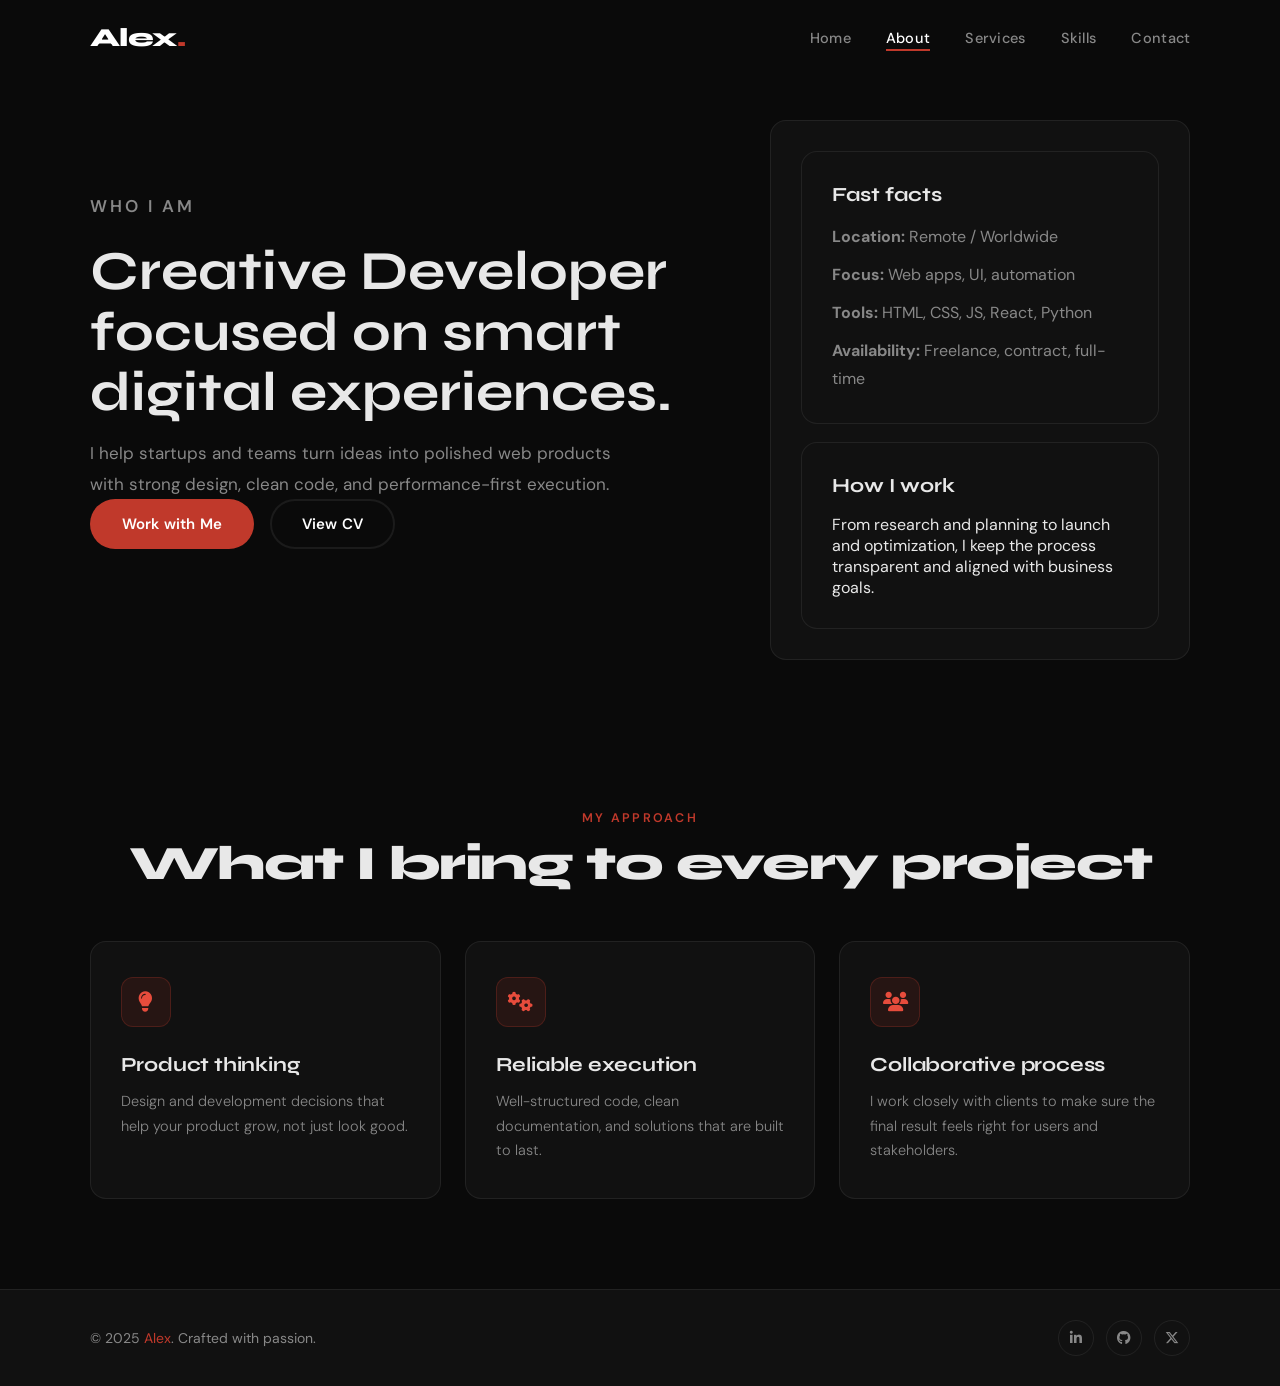
==== about.html @ fce15471 "added and updated rest of the files" ====
<!DOCTYPE html>
<html lang="en">
<head>
  <meta charset="UTF-8" />
  <meta name="viewport" content="width=device-width, initial-scale=1.0" />
  <title>About — Alex</title>
  <link rel="preconnect" href="https://fonts.googleapis.com" />
  <link href="https://fonts.googleapis.com/css2?family=Syne:wght@400;600;700;800&family=DM+Sans:wght@300;400;500&display=swap" rel="stylesheet" />
  <link rel="stylesheet" href="https://cdnjs.cloudflare.com/ajax/libs/font-awesome/6.5.2/css/all.min.css" />
  <link rel="stylesheet" href="style.css" />
</head>
<body>
  <header class="nav" id="nav">
    <a href="index.html" class="logo">Alex<span class="dot">.</span></a>
    <button class="menu-btn" id="menuBtn" aria-label="Toggle menu">
      <span></span><span></span><span></span>
    </button>
    <nav class="nav-links" id="navLinks">
      <a href="index.html">Home</a>
      <a href="about.html" class="active">About</a>
      <a href="services.html">Services</a>
      <a href="skills.html">Skills</a>
      <a href="contact.html">Contact</a>
    </nav>
  </header>

  <main>
    <section class="page-hero">
      <div class="hero-copy reveal">
        <p class="section-tag">Who I Am</p>
        <h1>Creative Developer focused on smart digital experiences.</h1>
        <p>I help startups and teams turn ideas into polished web products with strong design, clean code, and performance-first execution.</p>
        <div class="hero-actions">
          <a href="contact.html" class="btn btn-primary">Work with Me</a>
          <a href="cv.html" class="btn btn-ghost">View CV</a>
        </div>
      </div>
      <aside class="hero-panel reveal delay-1">
        <div class="profile-card">
          <h2>Fast facts</h2>
          <ul>
            <li><strong>Location:</strong> Remote / Worldwide</li>
            <li><strong>Focus:</strong> Web apps, UI, automation</li>
            <li><strong>Tools:</strong> HTML, CSS, JS, React, Python</li>
            <li><strong>Availability:</strong> Freelance, contract, full-time</li>
          </ul>
        </div>
        <div class="profile-card">
          <h2>How I work</h2>
          <p>From research and planning to launch and optimization, I keep the process transparent and aligned with business goals.</p>
        </div>
      </aside>
    </section>

    <section class="services-preview">
      <div class="section-head">
        <p class="section-tag">My Approach</p>
        <h2>What I bring to every project</h2>
      </div>
      <div class="cards-grid">
        <div class="card">
          <div class="card-icon"><i class="fa-solid fa-lightbulb"></i></div>
          <h3>Product thinking</h3>
          <p>Design and development decisions that help your product grow, not just look good.</p>
        </div>
        <div class="card">
          <div class="card-icon"><i class="fa-solid fa-cogs"></i></div>
          <h3>Reliable execution</h3>
          <p>Well-structured code, clean documentation, and solutions that are built to last.</p>
        </div>
        <div class="card">
          <div class="card-icon"><i class="fa-solid fa-users"></i></div>
          <h3>Collaborative process</h3>
          <p>I work closely with clients to make sure the final result feels right for users and stakeholders.</p>
        </div>
      </div>
    </section>
  </main>

  <footer class="footer">
    <p>© 2025 <span class="accent">Alex</span>. Crafted with passion.</p>
    <div class="footer-socials">
      <a href="#"><i class="fa-brands fa-linkedin-in"></i></a>
      <a href="#"><i class="fa-brands fa-github"></i></a>
      <a href="#"><i class="fa-brands fa-x-twitter"></i></a>
    </div>
  </footer>

  <script src="main.js"></script>
</body>
</html>
---- style.css ----
/* ── RESET & TOKENS ─────────────────────────── */
@import url("https://fonts.googleapis.com/css2?family=Syne:wght@400;600;700;800&family=DM+Sans:ital,wght@0,300;0,400;0,500;1,300&display=swap");

:root {
  --red: #c0392b;
  --red-2: #e74c3c;
  --red-glow: rgba(192, 57, 43, 0.35);
  --bg: #0a0a0a;
  --bg-2: #111111;
  --bg-3: #161616;
  --border: rgba(255, 255, 255, 0.07);
  --text: #e8e8e8;
  --muted: #888;
  --white: #ffffff;
  --font-display: "Syne", sans-serif;
  --font-body: "DM Sans", sans-serif;
  --ease: cubic-bezier(0.22, 1, 0.36, 1);
  --radius: 16px;
}

*,
*::before,
*::after {
  margin: 0;
  padding: 0;
  box-sizing: border-box;
}

html {
  font-size: 62.5%;
  scroll-behavior: smooth;
}

body {
  font-family: var(--font-body);
  background: var(--bg);
  color: var(--text);
  font-size: 1.6rem;
  overflow-x: hidden;
}

a {
  text-decoration: none;
  color: inherit;
}
img {
  max-width: 100%;
}

/* ── SCROLLBAR ──────────────────────────────── */
::-webkit-scrollbar {
  width: 5px;
}
::-webkit-scrollbar-track {
  background: var(--bg);
}
::-webkit-scrollbar-thumb {
  background: var(--red);
  border-radius: 99px;
}

/* ── REVEAL ANIMATION ───────────────────────── */
.reveal {
  opacity: 0;
  transform: translateY(28px);
  transition:
    opacity 0.75s var(--ease),
    transform 0.75s var(--ease);
}
.reveal.visible {
  opacity: 1;
  transform: none;
}
.delay-1 {
  transition-delay: 0.12s;
}
.delay-2 {
  transition-delay: 0.24s;
}
.delay-3 {
  transition-delay: 0.36s;
}
.delay-4 {
  transition-delay: 0.48s;
}

/* ── NAV ────────────────────────────────────── */
.nav {
  position: fixed;
  inset: 0 0 auto 0;
  z-index: 999;
  display: flex;
  align-items: center;
  justify-content: space-between;
  padding: 2.2rem 7%;
  transition:
    background 0.4s,
    box-shadow 0.4s;
}
.nav.scrolled {
  background: rgba(10, 10, 10, 0.92);
  backdrop-filter: blur(18px);
  box-shadow: 0 1px 0 var(--border);
}

.logo {
  font-family: var(--font-display);
  font-size: 2.6rem;
  font-weight: 800;
  letter-spacing: -0.02em;
  color: var(--white);
}
.dot {
  color: var(--red);
}

.nav-links {
  display: flex;
  gap: 3.5rem;
  align-items: center;
}
.nav-links a {
  font-size: 1.45rem;
  font-weight: 500;
  color: var(--muted);
  letter-spacing: 0.02em;
  transition: color 0.25s;
  position: relative;
}
.nav-links a::after {
  content: "";
  position: absolute;
  bottom: -4px;
  left: 0;
  width: 0;
  height: 2px;
  background: var(--red);
  transition: width 0.3s var(--ease);
}
.nav-links a:hover,
.nav-links a.active {
  color: var(--white);
}
.nav-links a:hover::after,
.nav-links a.active::after {
  width: 100%;
}

.menu-btn {
  display: none;
  flex-direction: column;
  gap: 5px;
  background: none;
  border: none;
  cursor: pointer;
  padding: 6px;
}
.menu-btn span {
  display: block;
  width: 24px;
  height: 2px;
  background: var(--white);
  border-radius: 2px;
  transition: all 0.3s;
}
.menu-btn.open span:nth-child(1) {
  transform: translateY(7px) rotate(45deg);
}
.menu-btn.open span:nth-child(2) {
  opacity: 0;
}
.menu-btn.open span:nth-child(3) {
  transform: translateY(-7px) rotate(-45deg);
}

/* ── HERO ───────────────────────────────────── */
.hero {
  min-height: 100vh;
  display: flex;
  align-items: center;
  justify-content: center;
  gap: 8rem;
  padding: 12rem 7% 6rem;
  position: relative;
  overflow: hidden;
}

.hero-bg {
  position: absolute;
  inset: 0;
  pointer-events: none;
  overflow: hidden;
}
.orb {
  position: absolute;
  border-radius: 50%;
  filter: blur(80px);
  opacity: 0.18;
}
.orb-1 {
  width: 600px;
  height: 600px;
  background: radial-gradient(circle, var(--red) 0%, transparent 70%);
  top: -100px;
  right: -100px;
  animation: drift 12s ease-in-out infinite alternate;
}
.orb-2 {
  width: 400px;
  height: 400px;
  background: radial-gradient(circle, #8b0000 0%, transparent 70%);
  bottom: 50px;
  left: -80px;
  animation: drift 16s ease-in-out infinite alternate-reverse;
}
@keyframes drift {
  from {
    transform: translate(0, 0) scale(1);
  }
  to {
    transform: translate(30px, 20px) scale(1.08);
  }
}
.grid-lines {
  position: absolute;
  inset: 0;
  background-image:
    linear-gradient(var(--border) 1px, transparent 1px),
    linear-gradient(90deg, var(--border) 1px, transparent 1px);
  background-size: 60px 60px;
  mask-image: radial-gradient(
    ellipse 70% 70% at 50% 50%,
    black 20%,
    transparent 100%
  );
}

.hero-content {
  flex: 1;
  max-width: 580px;
}

.badge {
  display: inline-flex;
  align-items: center;
  gap: 8px;
  padding: 0.6rem 1.6rem;
  border: 1px solid rgba(192, 57, 43, 0.5);
  border-radius: 99px;
  font-size: 1.3rem;
  color: var(--red-2);
  background: rgba(192, 57, 43, 0.08);
  margin-bottom: 2rem;
  font-weight: 500;
}
.badge::before {
  content: "";
  width: 7px;
  height: 7px;
  background: var(--red-2);
  border-radius: 50%;
  box-shadow: 0 0 8px var(--red-2);
  animation: pulse 2s ease-in-out infinite;
}
@keyframes pulse {
  0%,
  100% {
    opacity: 1;
  }
  50% {
    opacity: 0.4;
  }
}

.hero-content h1 {
  font-family: var(--font-display);
  font-size: clamp(4rem, 6vw, 7rem);
  font-weight: 800;
  line-height: 1.1;
  letter-spacing: -0.03em;
  margin-bottom: 2rem;
}
.accent {
  color: var(--red);
}

.hero-sub {
  font-size: 1.65rem;
  color: var(--muted);
  line-height: 1.75;
  max-width: 480px;
  margin-bottom: 3.5rem;
  font-weight: 300;
}

.hero-actions {
  display: flex;
  gap: 1.6rem;
  flex-wrap: wrap;
  margin-bottom: 4rem;
}

/* ── BUTTONS ────────────────────────────────── */
.btn {
  display: inline-flex;
  align-items: center;
  gap: 0.8rem;
  padding: 1.3rem 3rem;
  border-radius: 99px;
  font-size: 1.5rem;
  font-weight: 600;
  font-family: var(--font-body);
  cursor: pointer;
  transition: all 0.3s var(--ease);
  letter-spacing: 0.01em;
  border: 2px solid transparent;
}
.btn-primary {
  background: var(--red);
  color: var(--white);
  box-shadow: 0 0 0 rgba(192, 57, 43, 0);
}
.btn-primary:hover {
  background: var(--red-2);
  box-shadow: 0 8px 32px var(--red-glow);
  transform: translateY(-2px);
}
.btn-ghost {
  background: transparent;
  color: var(--white);
  border-color: var(--border);
}
.btn-ghost:hover {
  border-color: var(--red);
  color: var(--red);
  transform: translateY(-2px);
}

/* ── SOCIALS ────────────────────────────────── */
.socials {
  display: flex;
  gap: 1.2rem;
}
.socials a {
  width: 4.2rem;
  height: 4.2rem;
  display: grid;
  place-items: center;
  border-radius: 50%;
  border: 1px solid var(--border);
  font-size: 1.6rem;
  color: var(--muted);
  transition: all 0.3s var(--ease);
}
.socials a:hover {
  border-color: var(--red);
  color: var(--red);
  background: rgba(192, 57, 43, 0.1);
  transform: translateY(-3px);
  box-shadow: 0 6px 20px var(--red-glow);
}

/* ── HERO IMAGE ─────────────────────────────── */
.hero-img {
  position: relative;
  flex-shrink: 0;
}
.img-ring {
  position: absolute;
  inset: -12px;
  border-radius: 50%;
  border: 2px solid transparent;
  background: conic-gradient(
      var(--red) 0deg,
      transparent 200deg,
      var(--red-2) 300deg
    )
    border-box;
  -webkit-mask:
    linear-gradient(#fff 0 0) padding-box,
    linear-gradient(#fff 0 0);
  -webkit-mask-composite: destination-out;
  mask-composite: exclude;
  animation: spin 12s linear infinite;
}
@keyframes spin {
  to {
    transform: rotate(360deg);
  }
}

.hero-img img {
  width: clamp(260px, 28vw, 380px);
  height: clamp(260px, 28vw, 380px);
  object-fit: cover;
  border-radius: 50%;
  display: block;
  filter: grayscale(10%);
  box-shadow:
    0 0 60px rgba(192, 57, 43, 0.25),
    0 0 0 1px rgba(255, 255, 255, 0.06);
  transition: filter 0.4s;
}
.hero-img img:hover {
  filter: none;
}

/* ── STATS ──────────────────────────────────── */
.stats {
  display: flex;
  justify-content: center;
  align-items: center;
  gap: 0;
  padding: 3.5rem 7%;
  background: var(--bg-2);
  border-top: 1px solid var(--border);
  border-bottom: 1px solid var(--border);
  flex-wrap: wrap;
}
.stat-item {
  display: flex;
  flex-direction: column;
  align-items: center;
  padding: 1.5rem 5rem;
  gap: 0.4rem;
}
.stat-num {
  font-family: var(--font-display);
  font-size: 3.8rem;
  font-weight: 800;
  color: var(--white);
  letter-spacing: -0.03em;
}
.stat-label {
  font-size: 1.3rem;
  color: var(--muted);
  text-transform: uppercase;
  letter-spacing: 0.1em;
  font-weight: 400;
}
.divider {
  width: 1px;
  height: 50px;
  background: var(--border);
}

/* ── SECTION COMMON ─────────────────────────── */
.section-head {
  text-align: center;
  margin-bottom: 5rem;
}
.section-tag {
  font-size: 1.25rem;
  text-transform: uppercase;
  letter-spacing: 0.18em;
  color: var(--red);
  font-weight: 600;
  margin-bottom: 1rem;
}
.section-head h2 {
  font-family: var(--font-display);
  font-size: clamp(3rem, 4vw, 4.8rem);
  font-weight: 800;
  letter-spacing: -0.03em;
  line-height: 1.15;
}

/* ── SERVICES ───────────────────────────────── */
.services-preview {
  padding: 9rem 7%;
  background: var(--bg);
}
.cards-grid {
  display: grid;
  grid-template-columns: repeat(auto-fit, minmax(240px, 1fr));
  gap: 2.4rem;
}
.card {
  background: var(--bg-2);
  border: 1px solid var(--border);
  border-radius: var(--radius);
  padding: 3.5rem 3rem;
  transition: all 0.35s var(--ease);
  position: relative;
  overflow: hidden;
}
.card::before {
  content: "";
  position: absolute;
  inset: 0;
  border-radius: var(--radius);
  background: linear-gradient(
    135deg,
    rgba(192, 57, 43, 0.08) 0%,
    transparent 60%
  );
  opacity: 0;
  transition: opacity 0.35s;
}
.card:hover {
  border-color: rgba(192, 57, 43, 0.35);
  transform: translateY(-6px);
  box-shadow: 0 20px 50px rgba(0, 0, 0, 0.4);
}
.card:hover::before {
  opacity: 1;
}

.card-icon {
  width: 5rem;
  height: 5rem;
  background: rgba(192, 57, 43, 0.12);
  border: 1px solid rgba(192, 57, 43, 0.25);
  border-radius: 12px;
  display: grid;
  place-items: center;
  font-size: 2rem;
  color: var(--red-2);
  margin-bottom: 2.5rem;
  transition: background 0.3s;
}
.card:hover .card-icon {
  background: rgba(192, 57, 43, 0.22);
}

.card h3 {
  font-family: var(--font-display);
  font-size: 2rem;
  font-weight: 700;
  margin-bottom: 1.2rem;
  letter-spacing: -0.01em;
}
.card p {
  font-size: 1.45rem;
  color: var(--muted);
  line-height: 1.7;
  font-weight: 300;
}

/* ── SKILLS ─────────────────────────────────── */
.skills-preview {
  padding: 9rem 7%;
  background: var(--bg-2);
}
.skills-list {
  max-width: 700px;
  margin: 0 auto;
  display: flex;
  flex-direction: column;
  gap: 2.8rem;
}
.skill-info {
  display: flex;
  justify-content: space-between;
  font-size: 1.45rem;
  margin-bottom: 0.8rem;
  font-weight: 500;
}
.skill-info span:last-child {
  color: var(--red-2);
  font-weight: 600;
}
.bar {
  height: 6px;
  background: var(--bg-3);
  border-radius: 99px;
  overflow: hidden;
}
.bar-fill {
  height: 100%;
  width: 0;
  background: linear-gradient(90deg, var(--red), var(--red-2));
  border-radius: 99px;
  transition: width 1.2s var(--ease);
  box-shadow: 0 0 10px var(--red-glow);
}

/* ── CTA ────────────────────────────────────── */
.cta {
  padding: 10rem 7%;
  background: var(--bg);
  display: flex;
  justify-content: center;
}
.cta-inner {
  text-align: center;
  max-width: 620px;
}
.cta-inner h2 {
  font-family: var(--font-display);
  font-size: clamp(3rem, 4vw, 4.8rem);
  font-weight: 800;
  margin-bottom: 1.6rem;
  letter-spacing: -0.03em;
}
.cta-inner p {
  font-size: 1.65rem;
  color: var(--muted);
  margin-bottom: 3.5rem;
  line-height: 1.7;
  font-weight: 300;
}

/* ── FOOTER ─────────────────────────────────── */
.footer {
  padding: 3rem 7%;
  border-top: 1px solid var(--border);
  display: flex;
  align-items: center;
  justify-content: space-between;
  flex-wrap: wrap;
  gap: 1.6rem;
  background: var(--bg-2);
}
.footer p {
  font-size: 1.4rem;
  color: var(--muted);
}
.footer-socials {
  display: flex;
  gap: 1.2rem;
}
.footer-socials a {
  width: 3.6rem;
  height: 3.6rem;
  display: grid;
  place-items: center;
  border-radius: 50%;
  border: 1px solid var(--border);
  font-size: 1.4rem;
  color: var(--muted);
  transition: all 0.3s;
}
.footer-socials a:hover {
  border-color: var(--red);
  color: var(--red);
}

/* ── CONTACT PAGE ───────────────────────────── */
.contact-hero {
  min-height: 100vh;
  display: flex;
  align-items: center;
  justify-content: center;
  padding: 12rem 7% 8rem;
  gap: 8rem;
  flex-wrap: wrap;
}
.contact-left {
  flex: 1;
  max-width: 500px;
}
.contact-left h1 {
  font-family: var(--font-display);
  font-size: clamp(3.5rem, 5vw, 5.5rem);
  font-weight: 800;
  letter-spacing: -0.03em;
  line-height: 1.15;
  margin-bottom: 2rem;
}
.contact-left p {
  font-size: 1.6rem;
  color: var(--muted);
  line-height: 1.75;
  margin-bottom: 3.5rem;
  font-weight: 300;
}
.contact-info-list {
  display: flex;
  flex-direction: column;
  gap: 1.8rem;
}
.contact-info-item {
  display: flex;
  align-items: center;
  gap: 1.6rem;
  font-size: 1.5rem;
}
.contact-info-item .ci-icon {
  width: 4.5rem;
  height: 4.5rem;
  background: rgba(192, 57, 43, 0.1);
  border: 1px solid rgba(192, 57, 43, 0.25);
  border-radius: 50%;
  display: grid;
  place-items: center;
  color: var(--red-2);
  font-size: 1.6rem;
  flex-shrink: 0;
}
.contact-info-item span {
  color: var(--muted);
}

.contact-form-box {
  flex: 1;
  max-width: 500px;
  background: var(--bg-2);
  border: 1px solid var(--border);
  border-radius: 20px;
  padding: 4rem;
}
.form-group {
  margin-bottom: 2.4rem;
}
.form-group label {
  display: block;
  font-size: 1.35rem;
  font-weight: 500;
  color: var(--muted);
  text-transform: uppercase;
  letter-spacing: 0.08em;
  margin-bottom: 0.8rem;
}
.form-group input,
.form-group textarea {
  width: 100%;
  background: var(--bg-3);
  border: 1px solid var(--border);
  border-radius: 10px;
  padding: 1.4rem 1.8rem;
  font-size: 1.5rem;
  color: var(--white);
  font-family: var(--font-body);
  outline: none;
  transition: border-color 0.25s;
  resize: none;
}
.form-group input:focus,
.form-group textarea:focus {
  border-color: var(--red);
}
.form-group textarea {
  height: 140px;
}
.btn.full-width {
  width: 100%;
  justify-content: center;
}
.form-success {
  margin-top: 1.6rem;
  font-size: 1.5rem;
  color: #7ed321;
  min-height: 2.2rem;
  opacity: 0;
  transition: opacity 0.35s ease;
}
.form-success.visible {
  opacity: 1;
}
.page-hero {
  min-height: 60vh;
  display: flex;
  align-items: center;
  justify-content: center;
  gap: 6rem;
  padding: 12rem 7% 6rem;
  flex-wrap: wrap;
}
.hero-copy {
  max-width: 620px;
}
.page-hero .hero-copy h1 {
  font-family: var(--font-display);
  font-size: clamp(3.5rem, 5vw, 5.5rem);
  line-height: 1.1;
  margin: 2rem 0 1.5rem;
}
.page-hero .hero-copy p {
  font-size: 1.7rem;
  color: var(--muted);
  line-height: 1.8;
  max-width: 55rem;
}
.hero-panel,
.profile-card,
.details-card {
  background: var(--bg-2);
  border: 1px solid var(--border);
  border-radius: var(--radius);
  padding: 3rem;
}
.hero-panel {
  width: min(100%, 420px);
  display: grid;
  gap: 1.8rem;
}
.profile-card h2,
.details-card h2 {
  font-family: var(--font-display);
  font-size: 2rem;
  margin-bottom: 1.6rem;
}
.profile-card ul {
  list-style: none;
  display: grid;
  gap: 1rem;
}
.profile-card li {
  color: var(--muted);
  line-height: 1.75;
}
.tech-grid {
  display: grid;
  grid-template-columns: repeat(auto-fit, minmax(180px, 1fr));
  gap: 1.8rem;
}
.tech-card {
  display: flex;
  align-items: center;
  gap: 1rem;
  font-size: 1.5rem;
  padding: 2rem;
}
.tech-card i {
  width: 4.5rem;
  height: 4.5rem;
  display: grid;
  place-items: center;
  border-radius: 14px;
  background: rgba(192, 57, 43, 0.12);
  color: var(--red-2);
  font-size: 1.8rem;
}
.tech-card span {
  font-weight: 600;
}
.resume-grid {
  display: grid;
  grid-template-columns: 1.1fr 0.9fr;
  gap: 2.4rem;
  padding: 0 7% 8rem;
}
.resume-item {
  margin-bottom: 2rem;
}
.resume-item strong {
  display: block;
  font-size: 1.6rem;
  margin-bottom: 0.4rem;
}
.resume-item span {
  display: block;
  color: var(--red-2);
  margin-bottom: 1rem;
}
.resume-item p {
  color: var(--muted);
  line-height: 1.75;
}

/* ── RESPONSIVE ─────────────────────────────── */
@media (max-width: 900px) {
  .hero {
    flex-direction: column-reverse;
    text-align: center;
    gap: 4rem;
    padding-top: 10rem;
  }
  .hero-actions,
  .socials {
    justify-content: center;
  }
  .hero-sub {
    margin: 0 auto 3rem;
  }
  .hero-img img {
    width: clamp(220px, 60vw, 300px);
    height: clamp(220px, 60vw, 300px);
  }
  .stats {
    gap: 0;
  }
  .stat-item {
    padding: 1.5rem 2.5rem;
  }
  .divider {
    display: none;
  }
  .nav-links {
    position: fixed;
    top: 0;
    right: 0;
    height: 100vh;
    width: 75%;
    background: rgba(14, 14, 14, 0.97);
    backdrop-filter: blur(20px);
    flex-direction: column;
    justify-content: center;
    gap: 3.5rem;
    transform: translateX(100%);
    transition: transform 0.4s var(--ease);
    border-left: 1px solid var(--border);
  }
  .nav-links.open {
    transform: translateX(0);
  }
  .nav-links a {
    font-size: 2rem;
  }
  .menu-btn {
    display: flex;
    z-index: 1000;
  }
  .contact-hero {
    flex-direction: column;
    gap: 4rem;
  }
}

@media (max-width: 560px) {
  html {
    font-size: 56%;
  }
  .hero {
    padding: 9rem 5% 4rem;
  }
  .stats {
    flex-direction: column;
  }
  .cta {
    padding: 7rem 5%;
  }
  .services-preview,
  .skills-preview {
    padding: 7rem 5%;
  }
}
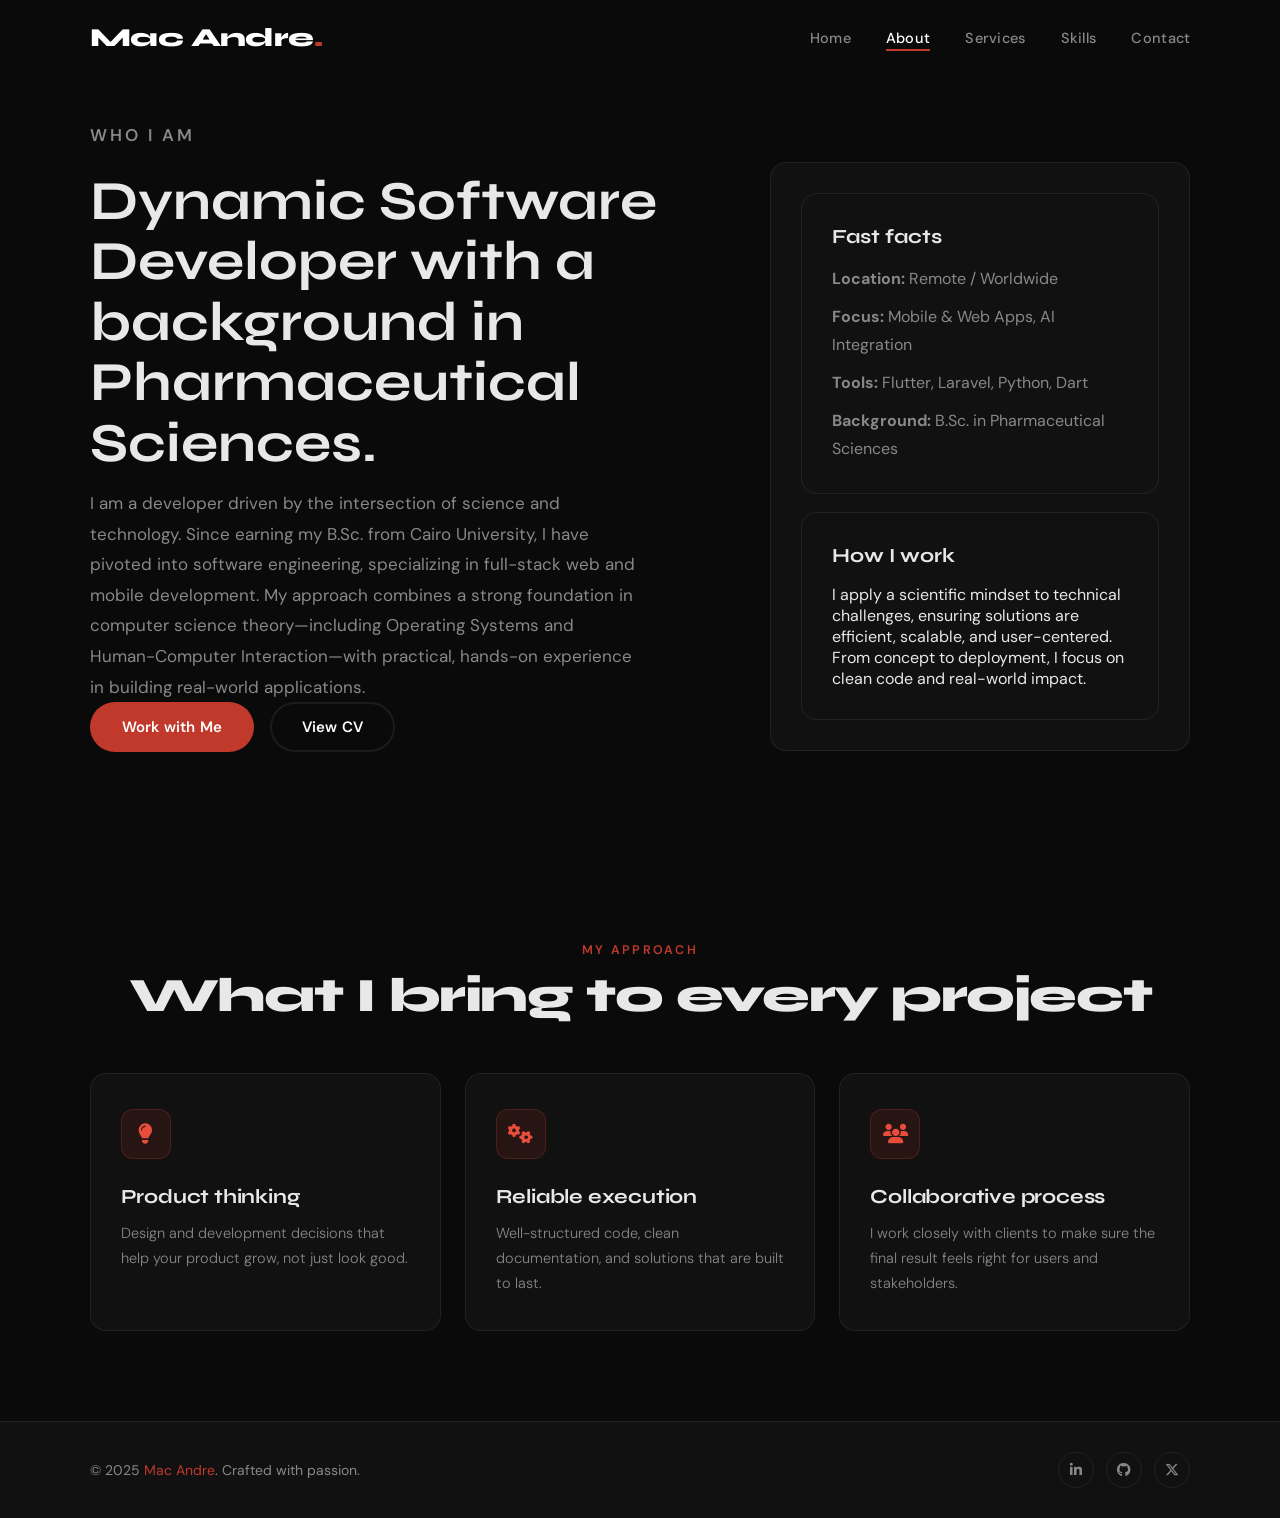
==== commit da49a79b: "updated information" ====
--- a/about.html
+++ b/about.html
@@ -3,7 +3,7 @@
 <head>
   <meta charset="UTF-8" />
   <meta name="viewport" content="width=device-width, initial-scale=1.0" />
-  <title>About — Alex</title>
+  <title>About — Mac Andre</title>
   <link rel="preconnect" href="https://fonts.googleapis.com" />
   <link href="https://fonts.googleapis.com/css2?family=Syne:wght@400;600;700;800&family=DM+Sans:wght@300;400;500&display=swap" rel="stylesheet" />
   <link rel="stylesheet" href="https://cdnjs.cloudflare.com/ajax/libs/font-awesome/6.5.2/css/all.min.css" />
@@ -11,7 +11,7 @@
 </head>
 <body>
   <header class="nav" id="nav">
-    <a href="index.html" class="logo">Alex<span class="dot">.</span></a>
+    <a href="index.html" class="logo">Mac Andre<span class="dot">.</span></a>
     <button class="menu-btn" id="menuBtn" aria-label="Toggle menu">
       <span></span><span></span><span></span>
     </button>
@@ -28,8 +28,8 @@
     <section class="page-hero">
       <div class="hero-copy reveal">
         <p class="section-tag">Who I Am</p>
-        <h1>Creative Developer focused on smart digital experiences.</h1>
-        <p>I help startups and teams turn ideas into polished web products with strong design, clean code, and performance-first execution.</p>
+        <h1>Dynamic Software Developer with a background in Pharmaceutical Sciences.</h1>
+        <p>I am a developer driven by the intersection of science and technology. Since earning my B.Sc. from Cairo University, I have pivoted into software engineering, specializing in full-stack web and mobile development. My approach combines a strong foundation in computer science theory—including Operating Systems and Human-Computer Interaction—with practical, hands-on experience in building real-world applications.</p>
         <div class="hero-actions">
           <a href="contact.html" class="btn btn-primary">Work with Me</a>
           <a href="cv.html" class="btn btn-ghost">View CV</a>
@@ -40,14 +40,14 @@
           <h2>Fast facts</h2>
           <ul>
             <li><strong>Location:</strong> Remote / Worldwide</li>
-            <li><strong>Focus:</strong> Web apps, UI, automation</li>
-            <li><strong>Tools:</strong> HTML, CSS, JS, React, Python</li>
-            <li><strong>Availability:</strong> Freelance, contract, full-time</li>
+            <li><strong>Focus:</strong> Mobile & Web Apps, AI Integration</li>
+            <li><strong>Tools:</strong> Flutter, Laravel, Python, Dart</li>
+            <li><strong>Background:</strong> B.Sc. in Pharmaceutical Sciences</li>
           </ul>
         </div>
         <div class="profile-card">
           <h2>How I work</h2>
-          <p>From research and planning to launch and optimization, I keep the process transparent and aligned with business goals.</p>
+          <p>I apply a scientific mindset to technical challenges, ensuring solutions are efficient, scalable, and user-centered. From concept to deployment, I focus on clean code and real-world impact.</p>
         </div>
       </aside>
     </section>
@@ -78,7 +78,7 @@
   </main>
 
   <footer class="footer">
-    <p>© 2025 <span class="accent">Alex</span>. Crafted with passion.</p>
+    <p>© 2025 <span class="accent">Mac Andre</span>. Crafted with passion.</p>
     <div class="footer-socials">
       <a href="#"><i class="fa-brands fa-linkedin-in"></i></a>
       <a href="#"><i class="fa-brands fa-github"></i></a>
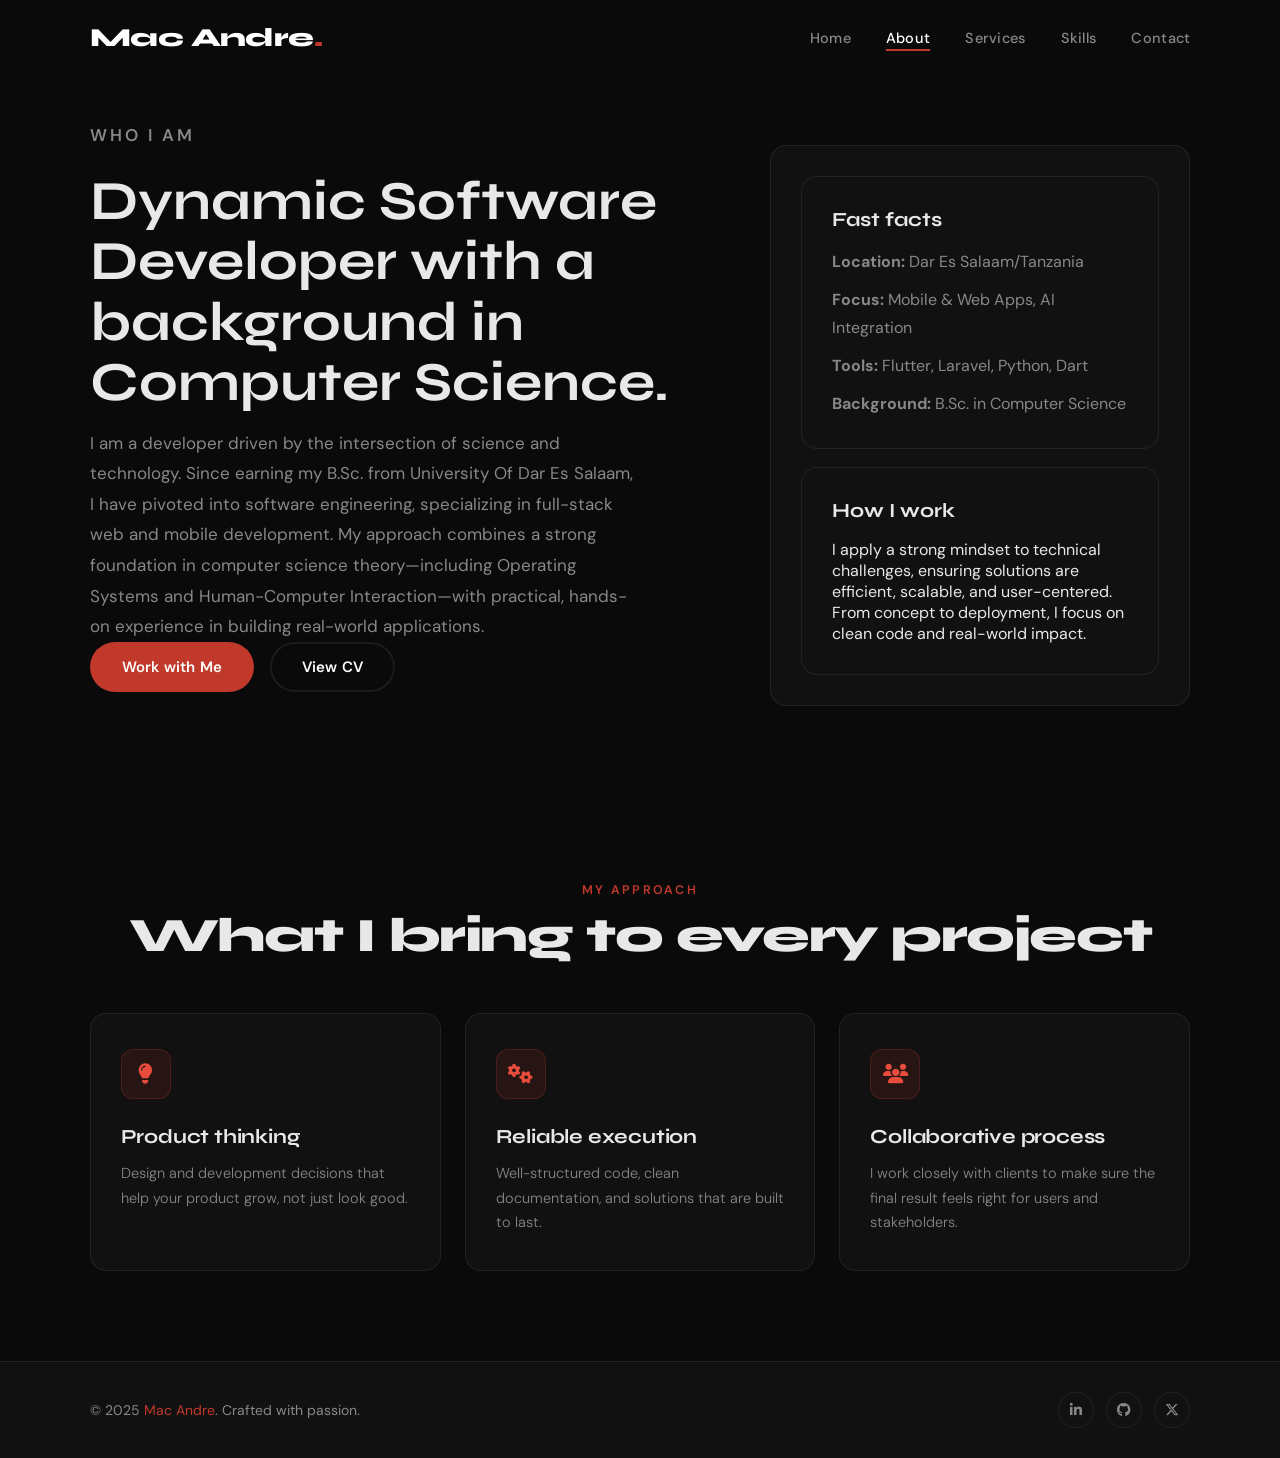
==== commit 2fb3dcdc: "updated mor changes to information" ====
--- a/about.html
+++ b/about.html
@@ -28,8 +28,8 @@
     <section class="page-hero">
       <div class="hero-copy reveal">
         <p class="section-tag">Who I Am</p>
-        <h1>Dynamic Software Developer with a background in Pharmaceutical Sciences.</h1>
-        <p>I am a developer driven by the intersection of science and technology. Since earning my B.Sc. from Cairo University, I have pivoted into software engineering, specializing in full-stack web and mobile development. My approach combines a strong foundation in computer science theory—including Operating Systems and Human-Computer Interaction—with practical, hands-on experience in building real-world applications.</p>
+        <h1>Dynamic Software Developer with a background in Computer Science.</h1>
+        <p>I am a developer driven by the intersection of science and technology. Since earning my B.Sc. from University Of Dar Es Salaam, I have pivoted into software engineering, specializing in full-stack web and mobile development. My approach combines a strong foundation in computer science theory—including Operating Systems and Human-Computer Interaction—with practical, hands-on experience in building real-world applications.</p>
         <div class="hero-actions">
           <a href="contact.html" class="btn btn-primary">Work with Me</a>
           <a href="cv.html" class="btn btn-ghost">View CV</a>
@@ -39,15 +39,15 @@
         <div class="profile-card">
           <h2>Fast facts</h2>
           <ul>
-            <li><strong>Location:</strong> Remote / Worldwide</li>
+            <li><strong>Location:</strong> Dar Es Salaam/Tanzania</li>
             <li><strong>Focus:</strong> Mobile & Web Apps, AI Integration</li>
             <li><strong>Tools:</strong> Flutter, Laravel, Python, Dart</li>
-            <li><strong>Background:</strong> B.Sc. in Pharmaceutical Sciences</li>
+            <li><strong>Background:</strong> B.Sc. in Computer Science</li>
           </ul>
         </div>
         <div class="profile-card">
           <h2>How I work</h2>
-          <p>I apply a scientific mindset to technical challenges, ensuring solutions are efficient, scalable, and user-centered. From concept to deployment, I focus on clean code and real-world impact.</p>
+          <p>I apply a strong mindset to technical challenges, ensuring solutions are efficient, scalable, and user-centered. From concept to deployment, I focus on clean code and real-world impact.</p>
         </div>
       </aside>
     </section>
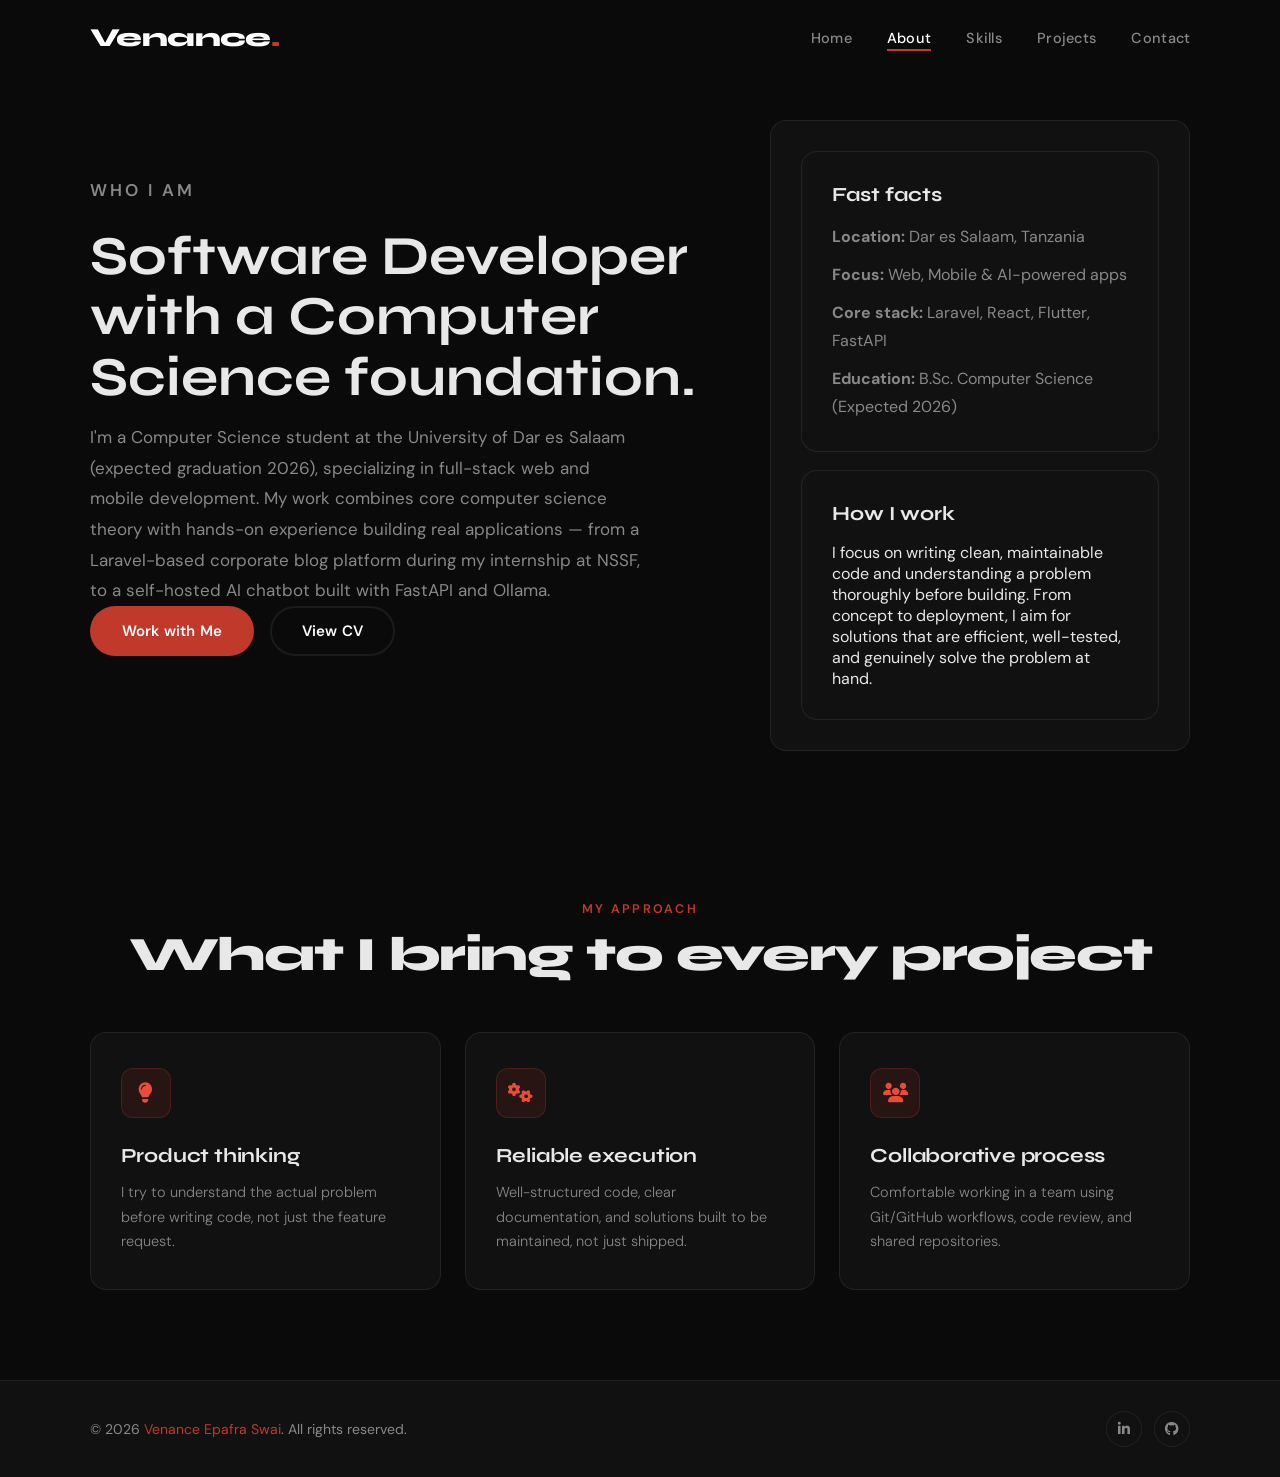
==== commit 5a43b35e: "made changes and modifications on all files" ====
--- a/about.html
+++ b/about.html
@@ -3,7 +3,7 @@
 <head>
   <meta charset="UTF-8" />
   <meta name="viewport" content="width=device-width, initial-scale=1.0" />
-  <title>About — Mac Andre</title>
+  <title>About — Venance Epafra Swai</title>
   <link rel="preconnect" href="https://fonts.googleapis.com" />
   <link href="https://fonts.googleapis.com/css2?family=Syne:wght@400;600;700;800&family=DM+Sans:wght@300;400;500&display=swap" rel="stylesheet" />
   <link rel="stylesheet" href="https://cdnjs.cloudflare.com/ajax/libs/font-awesome/6.5.2/css/all.min.css" />
@@ -11,15 +11,15 @@
 </head>
 <body>
   <header class="nav" id="nav">
-    <a href="index.html" class="logo">Mac Andre<span class="dot">.</span></a>
+    <a href="index.html" class="logo">Venance<span class="dot">.</span></a>
     <button class="menu-btn" id="menuBtn" aria-label="Toggle menu">
       <span></span><span></span><span></span>
     </button>
     <nav class="nav-links" id="navLinks">
       <a href="index.html">Home</a>
       <a href="about.html" class="active">About</a>
-      <a href="services.html">Services</a>
       <a href="skills.html">Skills</a>
+      <a href="projects.html">Projects</a>
       <a href="contact.html">Contact</a>
     </nav>
   </header>
@@ -28,8 +28,8 @@
     <section class="page-hero">
       <div class="hero-copy reveal">
         <p class="section-tag">Who I Am</p>
-        <h1>Dynamic Software Developer with a background in Computer Science.</h1>
-        <p>I am a developer driven by the intersection of science and technology. Since earning my B.Sc. from University Of Dar Es Salaam, I have pivoted into software engineering, specializing in full-stack web and mobile development. My approach combines a strong foundation in computer science theory—including Operating Systems and Human-Computer Interaction—with practical, hands-on experience in building real-world applications.</p>
+        <h1>Software Developer with a Computer Science foundation.</h1>
+        <p>I'm a Computer Science student at the University of Dar es Salaam (expected graduation 2026), specializing in full-stack web and mobile development. My work combines core computer science theory with hands-on experience building real applications — from a Laravel-based corporate blog platform during my internship at NSSF, to a self-hosted AI chatbot built with FastAPI and Ollama.</p>
         <div class="hero-actions">
           <a href="contact.html" class="btn btn-primary">Work with Me</a>
           <a href="cv.html" class="btn btn-ghost">View CV</a>
@@ -39,15 +39,15 @@
         <div class="profile-card">
           <h2>Fast facts</h2>
           <ul>
-            <li><strong>Location:</strong> Dar Es Salaam/Tanzania</li>
-            <li><strong>Focus:</strong> Mobile & Web Apps, AI Integration</li>
-            <li><strong>Tools:</strong> Flutter, Laravel, Python, Dart</li>
-            <li><strong>Background:</strong> B.Sc. in Computer Science</li>
+            <li><strong>Location:</strong> Dar es Salaam, Tanzania</li>
+            <li><strong>Focus:</strong> Web, Mobile & AI-powered apps</li>
+            <li><strong>Core stack:</strong> Laravel, React, Flutter, FastAPI</li>
+            <li><strong>Education:</strong> B.Sc. Computer Science (Expected 2026)</li>
           </ul>
         </div>
         <div class="profile-card">
           <h2>How I work</h2>
-          <p>I apply a strong mindset to technical challenges, ensuring solutions are efficient, scalable, and user-centered. From concept to deployment, I focus on clean code and real-world impact.</p>
+          <p>I focus on writing clean, maintainable code and understanding a problem thoroughly before building. From concept to deployment, I aim for solutions that are efficient, well-tested, and genuinely solve the problem at hand.</p>
         </div>
       </aside>
     </section>
@@ -61,28 +61,27 @@
         <div class="card">
           <div class="card-icon"><i class="fa-solid fa-lightbulb"></i></div>
           <h3>Product thinking</h3>
-          <p>Design and development decisions that help your product grow, not just look good.</p>
+          <p>I try to understand the actual problem before writing code, not just the feature request.</p>
         </div>
         <div class="card">
           <div class="card-icon"><i class="fa-solid fa-cogs"></i></div>
           <h3>Reliable execution</h3>
-          <p>Well-structured code, clean documentation, and solutions that are built to last.</p>
+          <p>Well-structured code, clear documentation, and solutions built to be maintained, not just shipped.</p>
         </div>
         <div class="card">
           <div class="card-icon"><i class="fa-solid fa-users"></i></div>
           <h3>Collaborative process</h3>
-          <p>I work closely with clients to make sure the final result feels right for users and stakeholders.</p>
+          <p>Comfortable working in a team using Git/GitHub workflows, code review, and shared repositories.</p>
         </div>
       </div>
     </section>
   </main>
 
   <footer class="footer">
-    <p>© 2025 <span class="accent">Mac Andre</span>. Crafted with passion.</p>
+    <p>© 2026 <span class="accent">Venance Epafra Swai</span>. All rights reserved.</p>
     <div class="footer-socials">
-      <a href="#"><i class="fa-brands fa-linkedin-in"></i></a>
-      <a href="#"><i class="fa-brands fa-github"></i></a>
-      <a href="#"><i class="fa-brands fa-x-twitter"></i></a>
+      <a href="https://www.linkedin.com/in/venance-swai-b74971296" target="_blank" rel="noopener"><i class="fa-brands fa-linkedin-in"></i></a>
+      <a href="https://github.com/Epafravenance" target="_blank" rel="noopener"><i class="fa-brands fa-github"></i></a>
     </div>
   </footer>
 
--- a/style.css
+++ b/style.css
@@ -334,6 +334,23 @@
   border-color: var(--red);
   color: var(--red);
   transform: translateY(-2px);
+}
+.btn-sm {
+  padding: 0.9rem 2rem;
+  font-size: 1.35rem;
+}
+.btn-disabled {
+  background: transparent;
+  color: var(--muted);
+  border-color: var(--border);
+  cursor: not-allowed;
+  opacity: 0.7;
+}
+.btn-disabled:hover {
+  transform: none;
+  box-shadow: none;
+  border-color: var(--border);
+  color: var(--muted);
 }
 
 /* ── SOCIALS ────────────────────────────────── */
@@ -465,7 +482,7 @@
   line-height: 1.15;
 }
 
-/* ── SERVICES ───────────────────────────────── */
+/* ── SERVICES / WHAT-I-DO ───────────────────── */
 .services-preview {
   padding: 9rem 7%;
   background: var(--bg);
@@ -537,42 +554,59 @@
   font-weight: 300;
 }
 
-/* ── SKILLS ─────────────────────────────────── */
+/* ── SKILLS (TAG-BASED, HONEST) ─────────────── */
 .skills-preview {
   padding: 9rem 7%;
   background: var(--bg-2);
 }
-.skills-list {
-  max-width: 700px;
+.skill-tag-row {
+  max-width: 900px;
   margin: 0 auto;
   display: flex;
-  flex-direction: column;
-  gap: 2.8rem;
-}
-.skill-info {
-  display: flex;
-  justify-content: space-between;
-  font-size: 1.45rem;
-  margin-bottom: 0.8rem;
+  flex-wrap: wrap;
+  justify-content: center;
+  gap: 1.2rem;
+}
+.skill-tag {
+  display: inline-flex;
+  align-items: center;
+  gap: 0.8rem;
+  padding: 1.1rem 2.2rem;
+  background: var(--bg-3);
+  border: 1px solid var(--border);
+  border-radius: 99px;
+  font-size: 1.4rem;
   font-weight: 500;
-}
-.skill-info span:last-child {
+  color: var(--text);
+  transition: all 0.3s var(--ease);
+}
+.skill-tag:hover {
+  border-color: rgba(192, 57, 43, 0.4);
   color: var(--red-2);
-  font-weight: 600;
-}
-.bar {
-  height: 6px;
-  background: var(--bg-3);
-  border-radius: 99px;
-  overflow: hidden;
-}
-.bar-fill {
-  height: 100%;
-  width: 0;
-  background: linear-gradient(90deg, var(--red), var(--red-2));
-  border-radius: 99px;
-  transition: width 1.2s var(--ease);
-  box-shadow: 0 0 10px var(--red-glow);
+  transform: translateY(-2px);
+}
+.skills-more {
+  text-align: center;
+  margin-top: 3.5rem;
+}
+
+.skill-categories {
+  max-width: 800px;
+  margin: 0 auto;
+  display: grid;
+  gap: 3.2rem;
+}
+.skill-category h3 {
+  font-family: var(--font-display);
+  font-size: 1.7rem;
+  font-weight: 700;
+  color: var(--red-2);
+  text-transform: uppercase;
+  letter-spacing: 0.08em;
+  margin-bottom: 1.6rem;
+}
+.skill-category .skill-tag-row {
+  justify-content: flex-start;
 }
 
 /* ── CTA ────────────────────────────────────── */
@@ -847,6 +881,81 @@
 .resume-item p {
   color: var(--muted);
   line-height: 1.75;
+}
+
+/* ── PROJECTS PAGE ──────────────────────────── */
+.projects-grid {
+  display: grid;
+  grid-template-columns: repeat(auto-fit, minmax(320px, 1fr));
+  gap: 2.8rem;
+  padding: 0 7% 10rem;
+}
+.project-card {
+  background: var(--bg-2);
+  border: 1px solid var(--border);
+  border-radius: var(--radius);
+  padding: 3.2rem;
+  display: flex;
+  flex-direction: column;
+  gap: 1.6rem;
+  transition: all 0.35s var(--ease);
+}
+.project-card:hover {
+  border-color: rgba(192, 57, 43, 0.35);
+  transform: translateY(-6px);
+  box-shadow: 0 20px 50px rgba(0, 0, 0, 0.4);
+}
+.project-card-top {
+  display: flex;
+  justify-content: space-between;
+  align-items: flex-start;
+  gap: 1rem;
+}
+.project-card h3 {
+  font-family: var(--font-display);
+  font-size: 2.1rem;
+  font-weight: 700;
+  letter-spacing: -0.01em;
+}
+.project-label {
+  font-size: 1.2rem;
+  color: var(--red-2);
+  text-transform: uppercase;
+  letter-spacing: 0.08em;
+  font-weight: 600;
+}
+.project-card p {
+  font-size: 1.45rem;
+  color: var(--muted);
+  line-height: 1.7;
+  font-weight: 300;
+}
+.project-tags {
+  display: flex;
+  flex-wrap: wrap;
+  gap: 0.8rem;
+}
+.project-tag {
+  font-size: 1.25rem;
+  padding: 0.5rem 1.4rem;
+  background: var(--bg-3);
+  border: 1px solid var(--border);
+  border-radius: 99px;
+  color: var(--text);
+}
+.project-actions {
+  margin-top: auto;
+  padding-top: 1rem;
+}
+.badge-private {
+  display: inline-flex;
+  align-items: center;
+  gap: 0.7rem;
+  font-size: 1.3rem;
+  color: var(--muted);
+  border: 1px solid var(--border);
+  border-radius: 99px;
+  padding: 0.9rem 2rem;
 }
 
 /* ── RESPONSIVE ─────────────────────────────── */
@@ -906,6 +1015,9 @@
     flex-direction: column;
     gap: 4rem;
   }
+  .resume-grid {
+    grid-template-columns: 1fr;
+  }
 }
 
 @media (max-width: 560px) {
